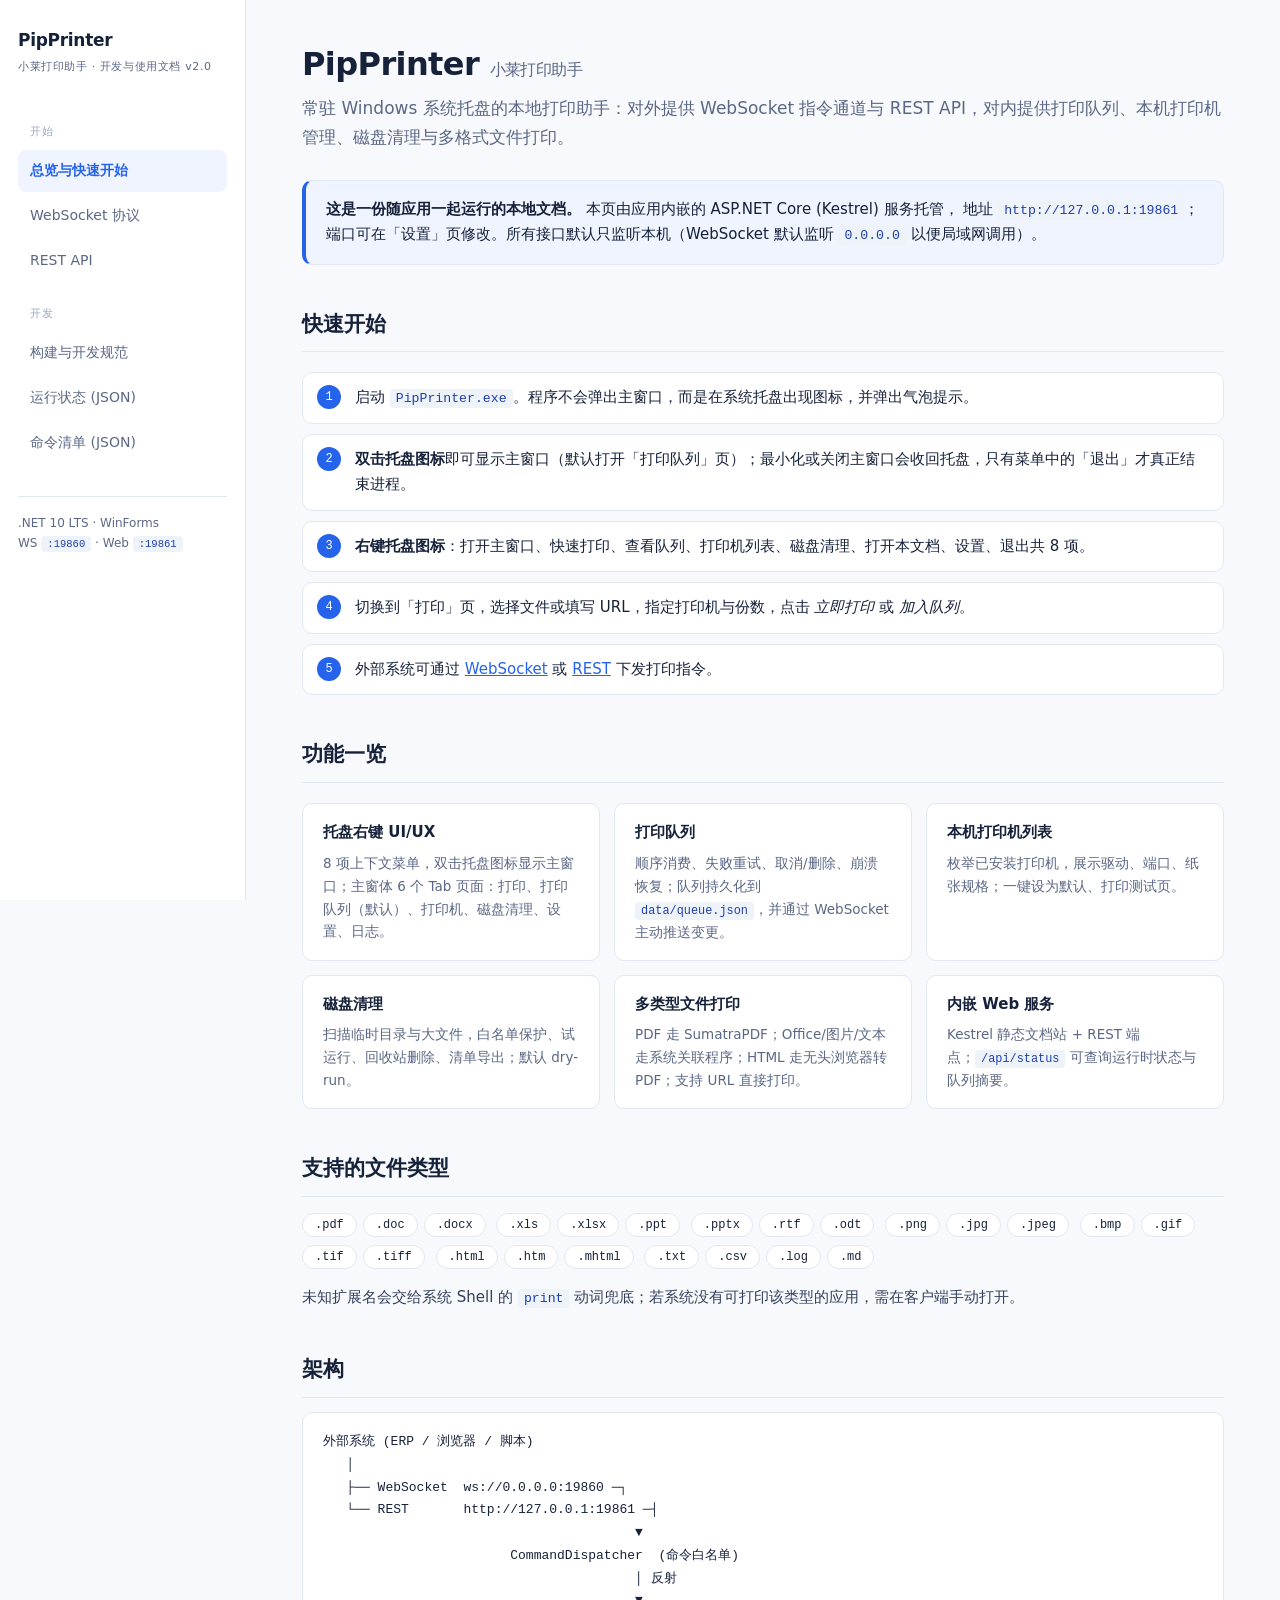
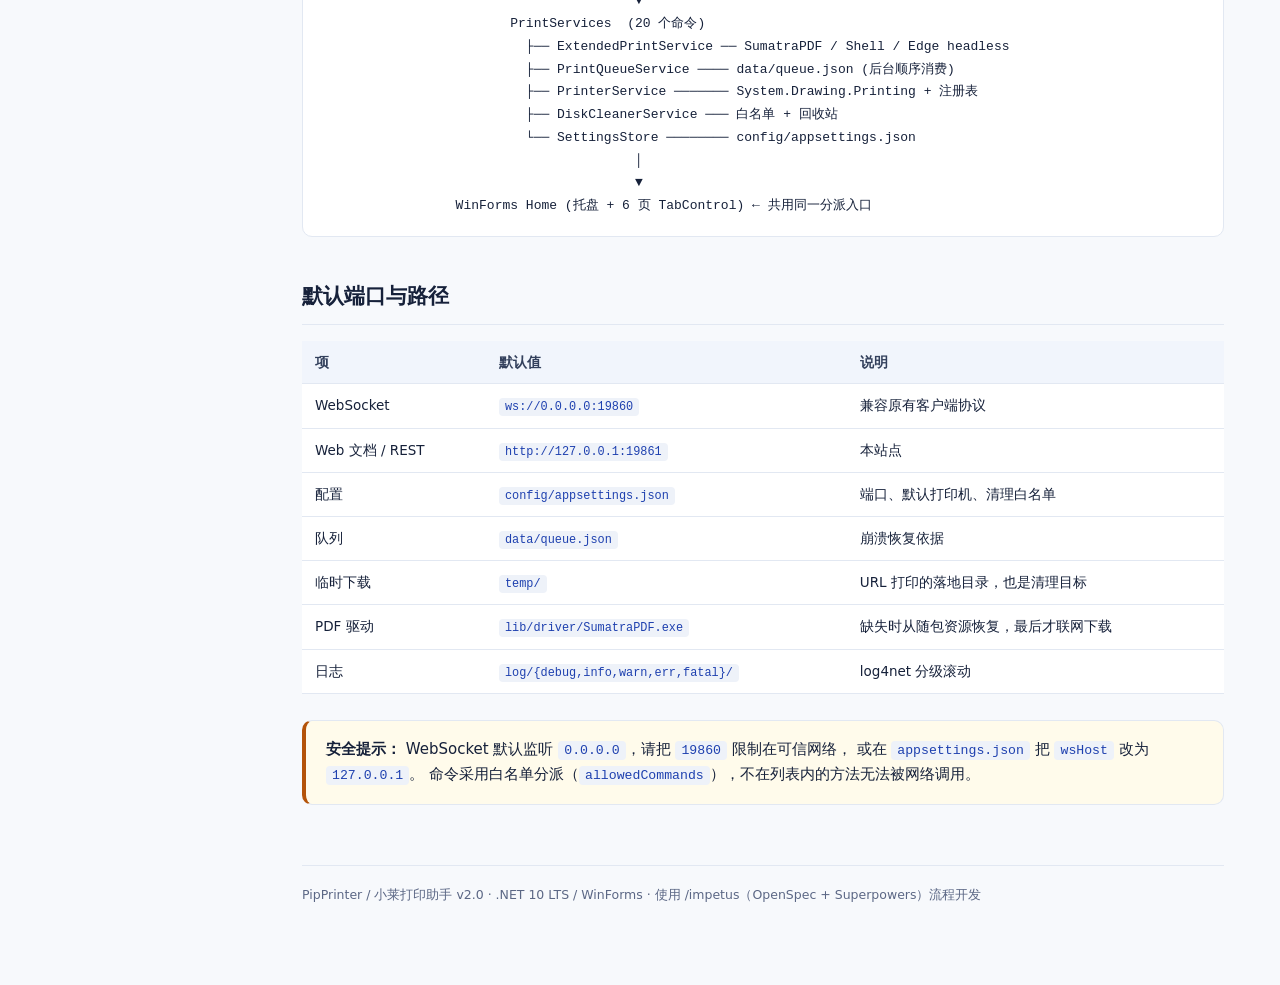
==== docs/web/index.html @ 725d6e01 "feat(printer-desktop-enhancement): PipPrinter/小莱打印助手 — .NET 10 LTS 升级与托盘全套功能 - 品牌定名 PipPrinter / 小莱打" ====
<!doctype html>
<html lang="zh-CN">
<head>
<meta charset="utf-8">
<meta name="viewport" content="width=device-width,initial-scale=1">
<title>总览 · PipPrinter</title>
<link rel="stylesheet" href="styles.css">
</head>
<body>
<div class="layout">
<aside class="sidebar">
  <div class="brand">PipPrinter<small>小莱打印助手 · 开发与使用文档 v2.0</small></div>
  <nav class="nav">
    <div class="group">开始</div>
    <a class="active" href="index.html">总览与快速开始</a>
    <a href="ws.html">WebSocket 协议</a>
    <a href="api.html">REST API</a>
    <div class="group">开发</div>
    <a href="dev.html">构建与开发规范</a>
    <a href="/api/status">运行状态 (JSON)</a>
    <a href="/api/commands">命令清单 (JSON)</a>
  </nav>
  <div class="sidefoot">
    .NET 10 LTS · WinForms<br>
    WS <code>:19860</code> · Web <code>:19861</code>
  </div>
</aside>

<main class="main">
  <h1>PipPrinter <small style="font-size:.5em;color:var(--muted);font-weight:400">小莱打印助手</small></h1>
  <p class="lead">常驻 Windows 系统托盘的本地打印助手：对外提供 WebSocket 指令通道与 REST API，对内提供打印队列、本机打印机管理、磁盘清理与多格式文件打印。</p>

  <div class="note">
    <strong>这是一份随应用一起运行的本地文档。</strong> 本页由应用内嵌的 ASP.NET Core (Kestrel) 服务托管，
    地址 <code>http://127.0.0.1:19861</code>；端口可在「设置」页修改。所有接口默认只监听本机（WebSocket 默认监听 <code>0.0.0.0</code> 以便局域网调用）。
  </div>

  <h2>快速开始</h2>
  <ol class="steps">
    <li>启动 <code>PipPrinter.exe</code>。程序不会弹出主窗口，而是在系统托盘出现图标，并弹出气泡提示。</li>
    <li><strong>双击托盘图标</strong>即可显示主窗口（默认打开「打印队列」页）；最小化或关闭主窗口会收回托盘，只有菜单中的「退出」才真正结束进程。</li>
    <li><strong>右键托盘图标</strong>：打开主窗口、快速打印、查看队列、打印机列表、磁盘清理、打开本文档、设置、退出共 8 项。</li>
    <li>切换到「打印」页，选择文件或填写 URL，指定打印机与份数，点击 <em>立即打印</em> 或 <em>加入队列</em>。</li>
    <li>外部系统可通过 <a href="ws.html">WebSocket</a> 或 <a href="api.html">REST</a> 下发打印指令。</li>
  </ol>

  <h2>功能一览</h2>
  <div class="grid">
    <div class="card"><h3>托盘右键 UI/UX</h3><p>8 项上下文菜单，双击托盘图标显示主窗口；主窗体 6 个 Tab 页面：打印、打印队列（默认）、打印机、磁盘清理、设置、日志。</p></div>
    <div class="card"><h3>打印队列</h3><p>顺序消费、失败重试、取消/删除、崩溃恢复；队列持久化到 <code>data/queue.json</code>，并通过 WebSocket 主动推送变更。</p></div>
    <div class="card"><h3>本机打印机列表</h3><p>枚举已安装打印机，展示驱动、端口、纸张规格；一键设为默认、打印测试页。</p></div>
    <div class="card"><h3>磁盘清理</h3><p>扫描临时目录与大文件，白名单保护、试运行、回收站删除、清单导出；默认 dry-run。</p></div>
    <div class="card"><h3>多类型文件打印</h3><p>PDF 走 SumatraPDF；Office/图片/文本走系统关联程序；HTML 走无头浏览器转 PDF；支持 URL 直接打印。</p></div>
    <div class="card"><h3>内嵌 Web 服务</h3><p>Kestrel 静态文档站 + REST 端点；<code>/api/status</code> 可查询运行时状态与队列摘要。</p></div>
  </div>

  <h2>支持的文件类型</h2>
  <div>
    <span class="pill">.pdf</span><span class="pill">.doc</span><span class="pill">.docx</span>
    <span class="pill">.xls</span><span class="pill">.xlsx</span><span class="pill">.ppt</span>
    <span class="pill">.pptx</span><span class="pill">.rtf</span><span class="pill">.odt</span>
    <span class="pill">.png</span><span class="pill">.jpg</span><span class="pill">.jpeg</span>
    <span class="pill">.bmp</span><span class="pill">.gif</span><span class="pill">.tif</span><span class="pill">.tiff</span>
    <span class="pill">.html</span><span class="pill">.htm</span><span class="pill">.mhtml</span>
    <span class="pill">.txt</span><span class="pill">.csv</span><span class="pill">.log</span><span class="pill">.md</span>
  </div>
  <p>未知扩展名会交给系统 Shell 的 <code>print</code> 动词兜底；若系统没有可打印该类型的应用，需在客户端手动打开。</p>

  <h2>架构</h2>
  <div class="tree">外部系统 (ERP / 浏览器 / 脚本)
   │
   ├── WebSocket  ws://0.0.0.0:19860 ─┐
   └── REST       http://127.0.0.1:19861 ─┤
                                        ▼
                        CommandDispatcher  (命令白名单)
                                        │ 反射
                                        ▼
                        PrintServices  (20 个命令)
                          ├── ExtendedPrintService ── SumatraPDF / Shell / Edge headless
                          ├── PrintQueueService ──── data/queue.json (后台顺序消费)
                          ├── PrinterService ─────── System.Drawing.Printing + 注册表
                          ├── DiskCleanerService ─── 白名单 + 回收站
                          └── SettingsStore ──────── config/appsettings.json
                                        │
                                        ▼
                 WinForms Home (托盘 + 6 页 TabControl) ← 共用同一分派入口</div>

  <h2>默认端口与路径</h2>
  <table>
    <thead><tr><th>项</th><th>默认值</th><th>说明</th></tr></thead>
    <tbody>
      <tr><td>WebSocket</td><td><code>ws://0.0.0.0:19860</code></td><td>兼容原有客户端协议</td></tr>
      <tr><td>Web 文档 / REST</td><td><code>http://127.0.0.1:19861</code></td><td>本站点</td></tr>
      <tr><td>配置</td><td><code>config/appsettings.json</code></td><td>端口、默认打印机、清理白名单</td></tr>
      <tr><td>队列</td><td><code>data/queue.json</code></td><td>崩溃恢复依据</td></tr>
      <tr><td>临时下载</td><td><code>temp/</code></td><td>URL 打印的落地目录，也是清理目标</td></tr>
      <tr><td>PDF 驱动</td><td><code>lib/driver/SumatraPDF.exe</code></td><td>缺失时从随包资源恢复，最后才联网下载</td></tr>
      <tr><td>日志</td><td><code>log/{debug,info,warn,err,fatal}/</code></td><td>log4net 分级滚动</td></tr>
    </tbody>
  </table>

  <div class="warn">
    <strong>安全提示：</strong> WebSocket 默认监听 <code>0.0.0.0</code>，请把 <code>19860</code> 限制在可信网络，
    或在 <code>appsettings.json</code> 把 <code>wsHost</code> 改为 <code>127.0.0.1</code>。
    命令采用白名单分派（<code>allowedCommands</code>），不在列表内的方法无法被网络调用。
  </div>

  <div class="footer">PipPrinter / 小莱打印助手 v2.0 · .NET 10 LTS / WinForms · 使用 /impetus（OpenSpec + Superpowers）流程开发</div>
</main>
</div>
</body>
</html>
---- docs/web/styles.css ----
:root {
  --bg: #f7f9fc;
  --surface: #ffffff;
  --ink: #16213a;
  --muted: #5b6785;
  --line: #e2e8f2;
  --accent: #2563eb;
  --accent-soft: #eff4ff;
  --code-bg: #0f172a;
  --code-ink: #e2e8f0;
  --ok: #166534;
  --warn: #b45309;
  --radius: 10px;
  --mono: "Cascadia Code", "JetBrains Mono", Consolas, "Courier New", monospace;
  --sans: "Microsoft YaHei", "Segoe UI", system-ui, -apple-system, sans-serif;
}

* { box-sizing: border-box; }
html { scroll-behavior: smooth; }
body {
  margin: 0; background: var(--bg); color: var(--ink);
  font: 15px/1.7 var(--sans);
}

.layout { display: flex; min-height: 100vh; }
.sidebar {
  width: 246px; flex: 0 0 246px; background: var(--surface);
  border-right: 1px solid var(--line); padding: 26px 18px;
  position: sticky; top: 0; height: 100vh; overflow-y: auto;
}
.brand { font-size: 17px; font-weight: 700; letter-spacing: -.3px; }
.brand small { display: block; font-size: 11px; font-weight: 500; color: var(--muted); letter-spacing: .6px; margin-top: 3px; }
.nav { margin-top: 26px; display: flex; flex-direction: column; gap: 3px; }
.nav a {
  display: block; padding: 9px 12px; border-radius: 8px;
  color: var(--muted); text-decoration: none; font-size: 14px;
}
.nav a:hover { background: var(--accent-soft); color: var(--accent); }
.nav a.active { background: var(--accent-soft); color: var(--accent); font-weight: 600; }
.nav .group { font-size: 11px; text-transform: uppercase; letter-spacing: 1px; color: #9aa6bd; margin: 20px 0 6px 12px; }
.sidefoot { margin-top: 32px; padding-top: 16px; border-top: 1px solid var(--line); font-size: 12px; color: var(--muted); }

.main { flex: 1; padding: 44px 56px 80px; max-width: 1080px; }
h1 { font-size: 32px; line-height: 1.25; margin: 0 0 10px; letter-spacing: -.6px; }
h2 { font-size: 21px; margin: 42px 0 14px; padding-bottom: 9px; border-bottom: 1px solid var(--line); }
h3 { font-size: 16px; margin: 26px 0 8px; }
p { margin: 10px 0; color: #33405c; }
.lead { font-size: 17px; color: var(--muted); margin-bottom: 28px; }
code { font-family: var(--mono); font-size: .88em; background: #eef2f9; padding: 2px 6px; border-radius: 4px; color: #1e40af; }
pre {
  background: var(--code-bg); color: var(--code-ink); padding: 16px 18px;
  border-radius: var(--radius); overflow-x: auto; font: 13px/1.65 var(--mono); margin: 14px 0 20px;
}
pre code { background: none; padding: 0; color: inherit; }
a { color: var(--accent); }

.card, .note, .warn {
  background: var(--surface); border: 1px solid var(--line);
  border-radius: var(--radius); padding: 16px 20px; margin: 16px 0;
}
.note { border-left: 4px solid var(--accent); background: var(--accent-soft); }
.warn { border-left: 4px solid var(--warn); background: #fffbeb; }
.grid { display: grid; grid-template-columns: repeat(auto-fit, minmax(250px, 1fr)); gap: 14px; margin: 20px 0; }
.grid .card { margin: 0; }
.grid .card h3 { margin: 0 0 6px; font-size: 15px; }
.grid .card p { margin: 0; font-size: 13.5px; color: var(--muted); }

table { width: 100%; border-collapse: collapse; margin: 16px 0 26px; background: var(--surface); font-size: 13.5px; }
th, td { text-align: left; padding: 10px 13px; border-bottom: 1px solid var(--line); vertical-align: top; }
th { background: #f1f5fc; font-weight: 600; color: #33405c; }
tr:hover td { background: #fafcff; }
td code { white-space: nowrap; }

.badge {
  display: inline-block; font: 11px/1.4 var(--mono); padding: 2px 7px;
  border-radius: 5px; background: var(--accent-soft); color: var(--accent);
}
.badge.ok { background: #dcfce7; color: var(--ok); }
.badge.warn { background: #fef3c7; color: var(--warn); }
.pill { display: inline-block; background: var(--surface); border: 1px solid var(--line); border-radius: 999px; padding: 4px 12px; margin: 0 6px 6px 0; font: 12px var(--mono); }

.steps { counter-reset: step; list-style: none; padding: 0; margin: 20px 0; }
.steps li { position: relative; padding: 12px 16px 12px 52px; background: var(--surface); border: 1px solid var(--line); border-radius: var(--radius); margin-bottom: 10px; }
.steps li::before {
  counter-increment: step; content: counter(step); position: absolute; left: 14px; top: 12px;
  width: 24px; height: 24px; border-radius: 50%; background: var(--accent); color: #fff;
  font: 12px/24px var(--mono); text-align: center;
}
.tree { background: var(--surface); border: 1px solid var(--line); border-radius: var(--radius); padding: 18px 20px; font: 13px/1.75 var(--mono); white-space: pre; overflow-x: auto; }
.footer { margin-top: 60px; padding-top: 18px; border-top: 1px solid var(--line); color: var(--muted); font-size: 12.5px; }

@media (max-width: 820px) {
  .layout { flex-direction: column; }
  .sidebar { width: 100%; height: auto; position: static; flex: none; border-right: none; border-bottom: 1px solid var(--line); }
  .nav { flex-direction: row; flex-wrap: wrap; margin-top: 14px; }
  .nav .group, .sidefoot { display: none; }
  .main { padding: 26px 20px 60px; }
}

@media (prefers-color-scheme: dark) {
  :root { --bg:#0d1424; --surface:#131d31; --ink:#e8eefb; --muted:#95a3bf; --line:#26344d;
          --accent:#7aa5ff; --accent-soft:#18263f; --code-bg:#080d18; --code-ink:#dbe6fb; }
  p { color: #c4cfe4; }
  th { background:#182338; color:#c4cfe4; }
  tr:hover td { background:#182338; }
  code { background:#1c2940; color:#a8c5ff; }
  .grid .card p { color: var(--muted); }
  .note { background: var(--accent-soft); }
  .warn { background:#33280f; }
  .tree, .steps li { background: var(--surface); }
}
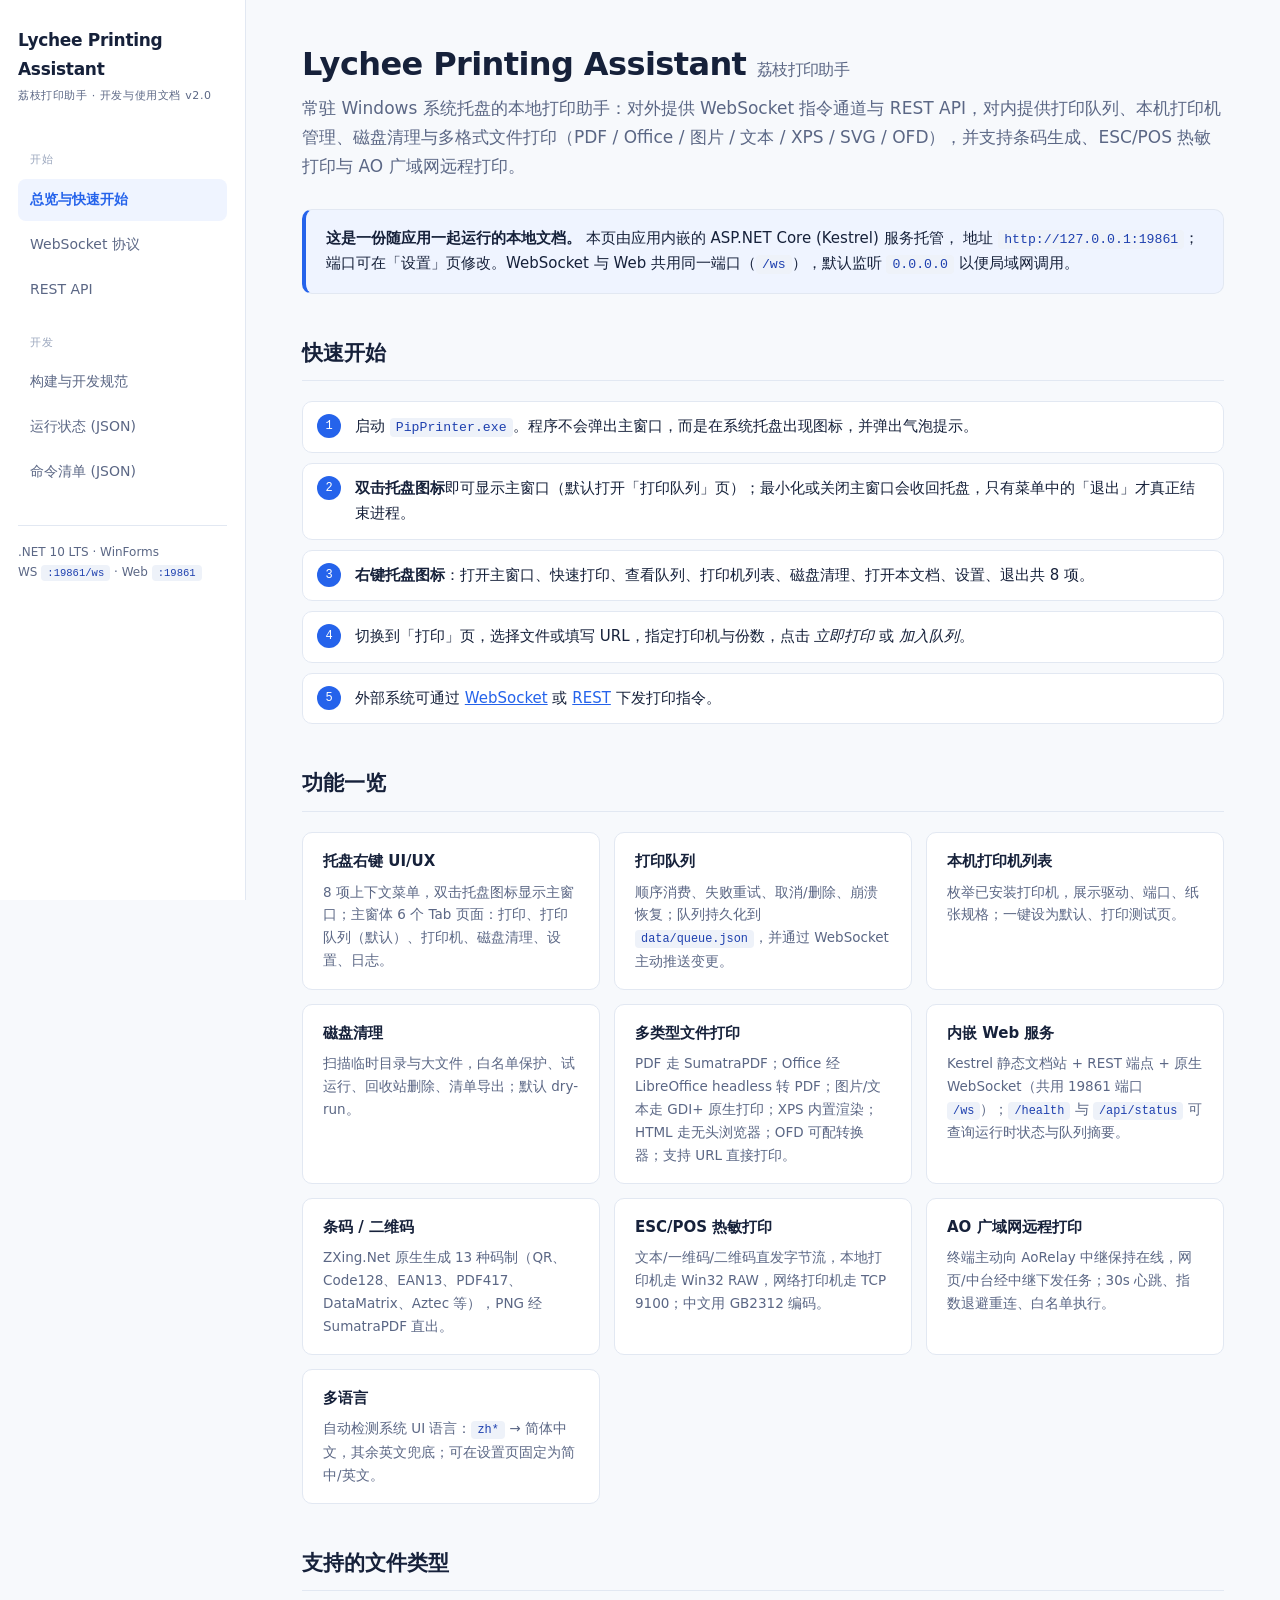
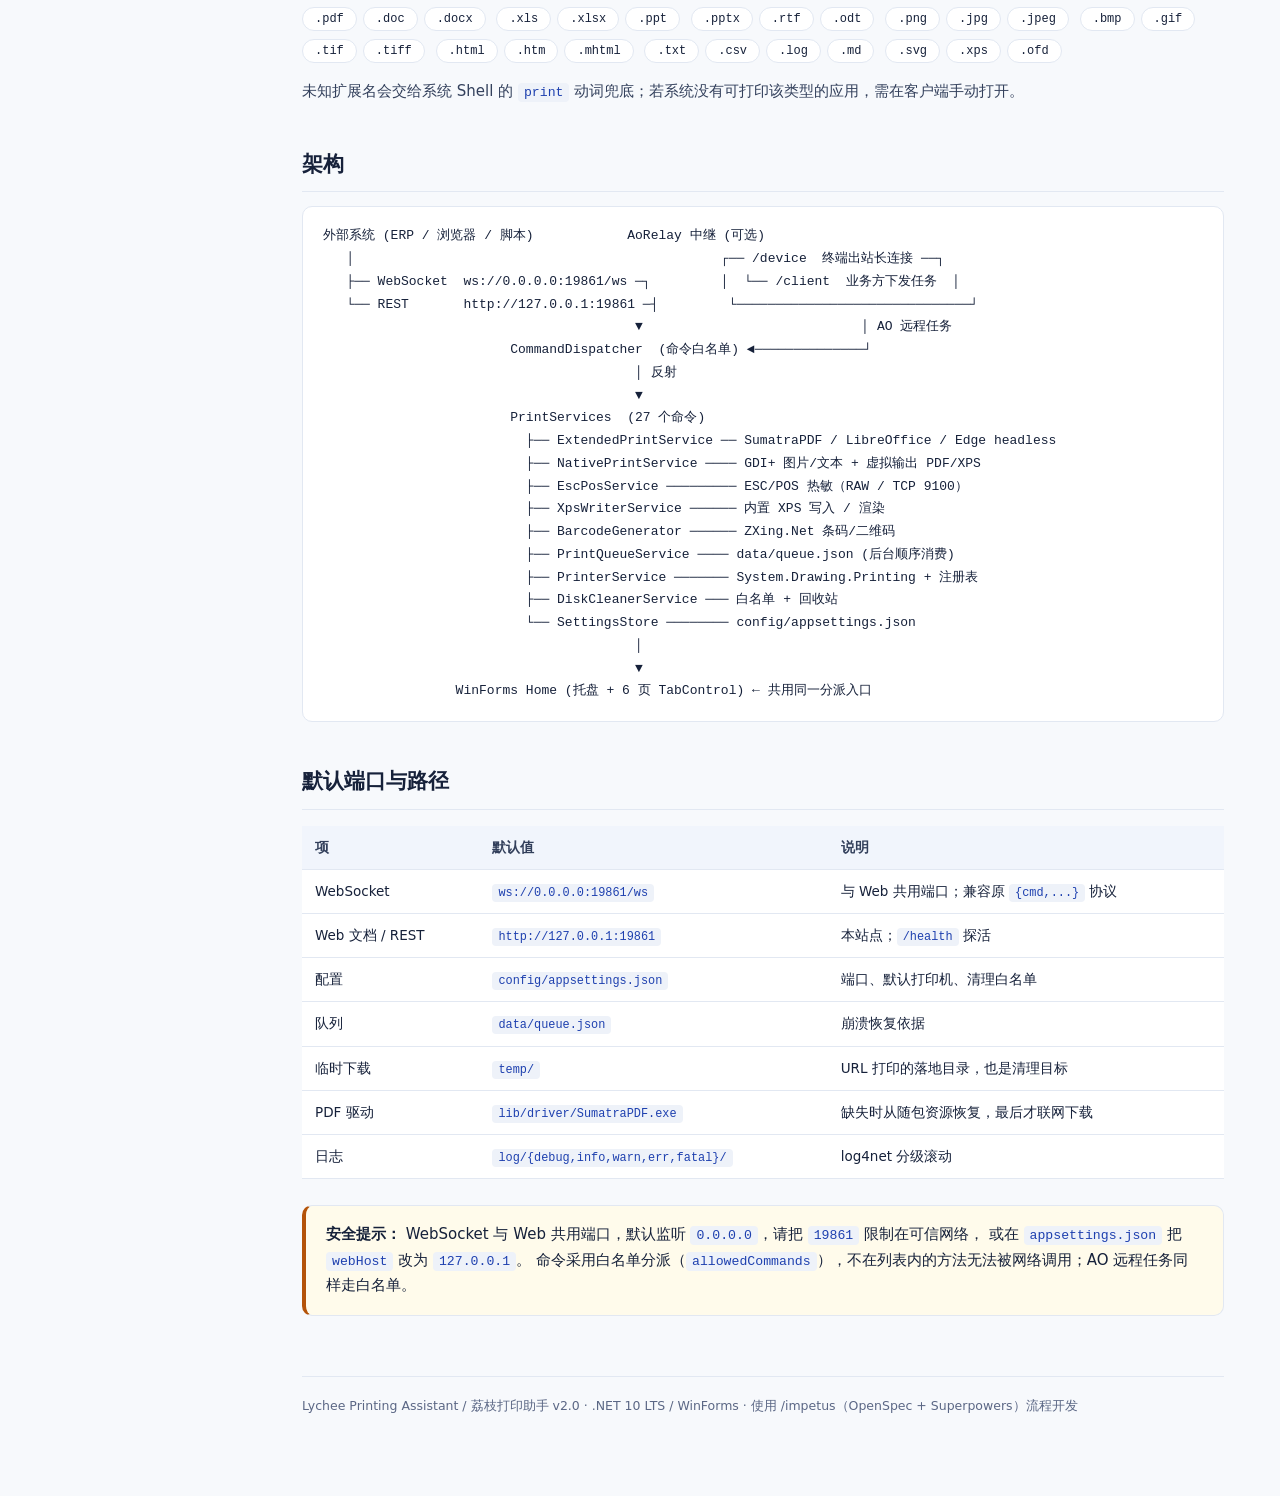
==== commit 76dcbbd3: "chore(release): v1.01.001 补丁版 —— 合并全部本地功能 + 升版本号 合并本地主分支所有未提交改动（38 文件 +1643/-294），并升版本号 1.01.000→1.0" ====
--- a/docs/web/index.html
+++ b/docs/web/index.html
@@ -3,13 +3,13 @@
 <head>
 <meta charset="utf-8">
 <meta name="viewport" content="width=device-width,initial-scale=1">
-<title>总览 · PipPrinter</title>
+<title>总览 · 荔枝打印助手</title>
 <link rel="stylesheet" href="styles.css">
 </head>
 <body>
 <div class="layout">
 <aside class="sidebar">
-  <div class="brand">PipPrinter<small>小莱打印助手 · 开发与使用文档 v2.0</small></div>
+  <div class="brand">Lychee Printing Assistant<small>荔枝打印助手 · 开发与使用文档 v2.0</small></div>
   <nav class="nav">
     <div class="group">开始</div>
     <a class="active" href="index.html">总览与快速开始</a>
@@ -22,17 +22,17 @@
   </nav>
   <div class="sidefoot">
     .NET 10 LTS · WinForms<br>
-    WS <code>:19860</code> · Web <code>:19861</code>
+    WS <code>:19861/ws</code> · Web <code>:19861</code>
   </div>
 </aside>
 
 <main class="main">
-  <h1>PipPrinter <small style="font-size:.5em;color:var(--muted);font-weight:400">小莱打印助手</small></h1>
-  <p class="lead">常驻 Windows 系统托盘的本地打印助手：对外提供 WebSocket 指令通道与 REST API，对内提供打印队列、本机打印机管理、磁盘清理与多格式文件打印。</p>
+  <h1>Lychee Printing Assistant <small style="font-size:.5em;color:var(--muted);font-weight:400">荔枝打印助手</small></h1>
+  <p class="lead">常驻 Windows 系统托盘的本地打印助手：对外提供 WebSocket 指令通道与 REST API，对内提供打印队列、本机打印机管理、磁盘清理与多格式文件打印（PDF / Office / 图片 / 文本 / XPS / SVG / OFD），并支持条码生成、ESC/POS 热敏打印与 AO 广域网远程打印。</p>
 
   <div class="note">
     <strong>这是一份随应用一起运行的本地文档。</strong> 本页由应用内嵌的 ASP.NET Core (Kestrel) 服务托管，
-    地址 <code>http://127.0.0.1:19861</code>；端口可在「设置」页修改。所有接口默认只监听本机（WebSocket 默认监听 <code>0.0.0.0</code> 以便局域网调用）。
+    地址 <code>http://127.0.0.1:19861</code>；端口可在「设置」页修改。WebSocket 与 Web 共用同一端口（<code>/ws</code>），默认监听 <code>0.0.0.0</code> 以便局域网调用。
   </div>
 
   <h2>快速开始</h2>
@@ -50,8 +50,12 @@
     <div class="card"><h3>打印队列</h3><p>顺序消费、失败重试、取消/删除、崩溃恢复；队列持久化到 <code>data/queue.json</code>，并通过 WebSocket 主动推送变更。</p></div>
     <div class="card"><h3>本机打印机列表</h3><p>枚举已安装打印机，展示驱动、端口、纸张规格；一键设为默认、打印测试页。</p></div>
     <div class="card"><h3>磁盘清理</h3><p>扫描临时目录与大文件，白名单保护、试运行、回收站删除、清单导出；默认 dry-run。</p></div>
-    <div class="card"><h3>多类型文件打印</h3><p>PDF 走 SumatraPDF；Office/图片/文本走系统关联程序；HTML 走无头浏览器转 PDF；支持 URL 直接打印。</p></div>
-    <div class="card"><h3>内嵌 Web 服务</h3><p>Kestrel 静态文档站 + REST 端点；<code>/api/status</code> 可查询运行时状态与队列摘要。</p></div>
+    <div class="card"><h3>多类型文件打印</h3><p>PDF 走 SumatraPDF；Office 经 LibreOffice headless 转 PDF；图片/文本走 GDI+ 原生打印；XPS 内置渲染；HTML 走无头浏览器；OFD 可配转换器；支持 URL 直接打印。</p></div>
+    <div class="card"><h3>内嵌 Web 服务</h3><p>Kestrel 静态文档站 + REST 端点 + 原生 WebSocket（共用 19861 端口 <code>/ws</code>）；<code>/health</code> 与 <code>/api/status</code> 可查询运行时状态与队列摘要。</p></div>
+    <div class="card"><h3>条码 / 二维码</h3><p>ZXing.Net 原生生成 13 种码制（QR、Code128、EAN13、PDF417、DataMatrix、Aztec 等），PNG 经 SumatraPDF 直出。</p></div>
+    <div class="card"><h3>ESC/POS 热敏打印</h3><p>文本/一维码/二维码直发字节流，本地打印机走 Win32 RAW，网络打印机走 TCP 9100；中文用 GB2312 编码。</p></div>
+    <div class="card"><h3>AO 广域网远程打印</h3><p>终端主动向 AoRelay 中继保持在线，网页/中台经中继下发任务；30s 心跳、指数退避重连、白名单执行。</p></div>
+    <div class="card"><h3>多语言</h3><p>自动检测系统 UI 语言：<code>zh*</code> → 简体中文，其余英文兜底；可在设置页固定为简中/英文。</p></div>
   </div>
 
   <h2>支持的文件类型</h2>
@@ -63,20 +67,25 @@
     <span class="pill">.bmp</span><span class="pill">.gif</span><span class="pill">.tif</span><span class="pill">.tiff</span>
     <span class="pill">.html</span><span class="pill">.htm</span><span class="pill">.mhtml</span>
     <span class="pill">.txt</span><span class="pill">.csv</span><span class="pill">.log</span><span class="pill">.md</span>
+    <span class="pill">.svg</span><span class="pill">.xps</span><span class="pill">.ofd</span>
   </div>
   <p>未知扩展名会交给系统 Shell 的 <code>print</code> 动词兜底；若系统没有可打印该类型的应用，需在客户端手动打开。</p>
 
   <h2>架构</h2>
-  <div class="tree">外部系统 (ERP / 浏览器 / 脚本)
-   │
-   ├── WebSocket  ws://0.0.0.0:19860 ─┐
-   └── REST       http://127.0.0.1:19861 ─┤
-                                        ▼
-                        CommandDispatcher  (命令白名单)
+  <div class="tree">外部系统 (ERP / 浏览器 / 脚本)            AoRelay 中继 (可选)
+   │                                               ┌── /device  终端出站长连接 ──┐
+   ├── WebSocket  ws://0.0.0.0:19861/ws ─┐         │  └── /client  业务方下发任务  │
+   └── REST       http://127.0.0.1:19861 ─┤         └──────────────────────────────┘
+                                        ▼                            │ AO 远程任务
+                        CommandDispatcher  (命令白名单) ◄──────────────┘
                                         │ 反射
                                         ▼
-                        PrintServices  (20 个命令)
-                          ├── ExtendedPrintService ── SumatraPDF / Shell / Edge headless
+                        PrintServices  (27 个命令)
+                          ├── ExtendedPrintService ── SumatraPDF / LibreOffice / Edge headless
+                          ├── NativePrintService ──── GDI+ 图片/文本 + 虚拟输出 PDF/XPS
+                          ├── EscPosService ───────── ESC/POS 热敏（RAW / TCP 9100）
+                          ├── XpsWriterService ────── 内置 XPS 写入 / 渲染
+                          ├── BarcodeGenerator ────── ZXing.Net 条码/二维码
                           ├── PrintQueueService ──── data/queue.json (后台顺序消费)
                           ├── PrinterService ─────── System.Drawing.Printing + 注册表
                           ├── DiskCleanerService ─── 白名单 + 回收站
@@ -89,8 +98,8 @@
   <table>
     <thead><tr><th>项</th><th>默认值</th><th>说明</th></tr></thead>
     <tbody>
-      <tr><td>WebSocket</td><td><code>ws://0.0.0.0:19860</code></td><td>兼容原有客户端协议</td></tr>
-      <tr><td>Web 文档 / REST</td><td><code>http://127.0.0.1:19861</code></td><td>本站点</td></tr>
+      <tr><td>WebSocket</td><td><code>ws://0.0.0.0:19861/ws</code></td><td>与 Web 共用端口；兼容原 <code>{cmd,...}</code> 协议</td></tr>
+      <tr><td>Web 文档 / REST</td><td><code>http://127.0.0.1:19861</code></td><td>本站点；<code>/health</code> 探活</td></tr>
       <tr><td>配置</td><td><code>config/appsettings.json</code></td><td>端口、默认打印机、清理白名单</td></tr>
       <tr><td>队列</td><td><code>data/queue.json</code></td><td>崩溃恢复依据</td></tr>
       <tr><td>临时下载</td><td><code>temp/</code></td><td>URL 打印的落地目录，也是清理目标</td></tr>
@@ -100,12 +109,12 @@
   </table>
 
   <div class="warn">
-    <strong>安全提示：</strong> WebSocket 默认监听 <code>0.0.0.0</code>，请把 <code>19860</code> 限制在可信网络，
-    或在 <code>appsettings.json</code> 把 <code>wsHost</code> 改为 <code>127.0.0.1</code>。
-    命令采用白名单分派（<code>allowedCommands</code>），不在列表内的方法无法被网络调用。
+    <strong>安全提示：</strong> WebSocket 与 Web 共用端口，默认监听 <code>0.0.0.0</code>，请把 <code>19861</code> 限制在可信网络，
+    或在 <code>appsettings.json</code> 把 <code>webHost</code> 改为 <code>127.0.0.1</code>。
+    命令采用白名单分派（<code>allowedCommands</code>），不在列表内的方法无法被网络调用；AO 远程任务同样走白名单。
   </div>
 
-  <div class="footer">PipPrinter / 小莱打印助手 v2.0 · .NET 10 LTS / WinForms · 使用 /impetus（OpenSpec + Superpowers）流程开发</div>
+  <div class="footer">Lychee Printing Assistant / 荔枝打印助手 v2.0 · .NET 10 LTS / WinForms · 使用 /impetus（OpenSpec + Superpowers）流程开发</div>
 </main>
 </div>
 </body>
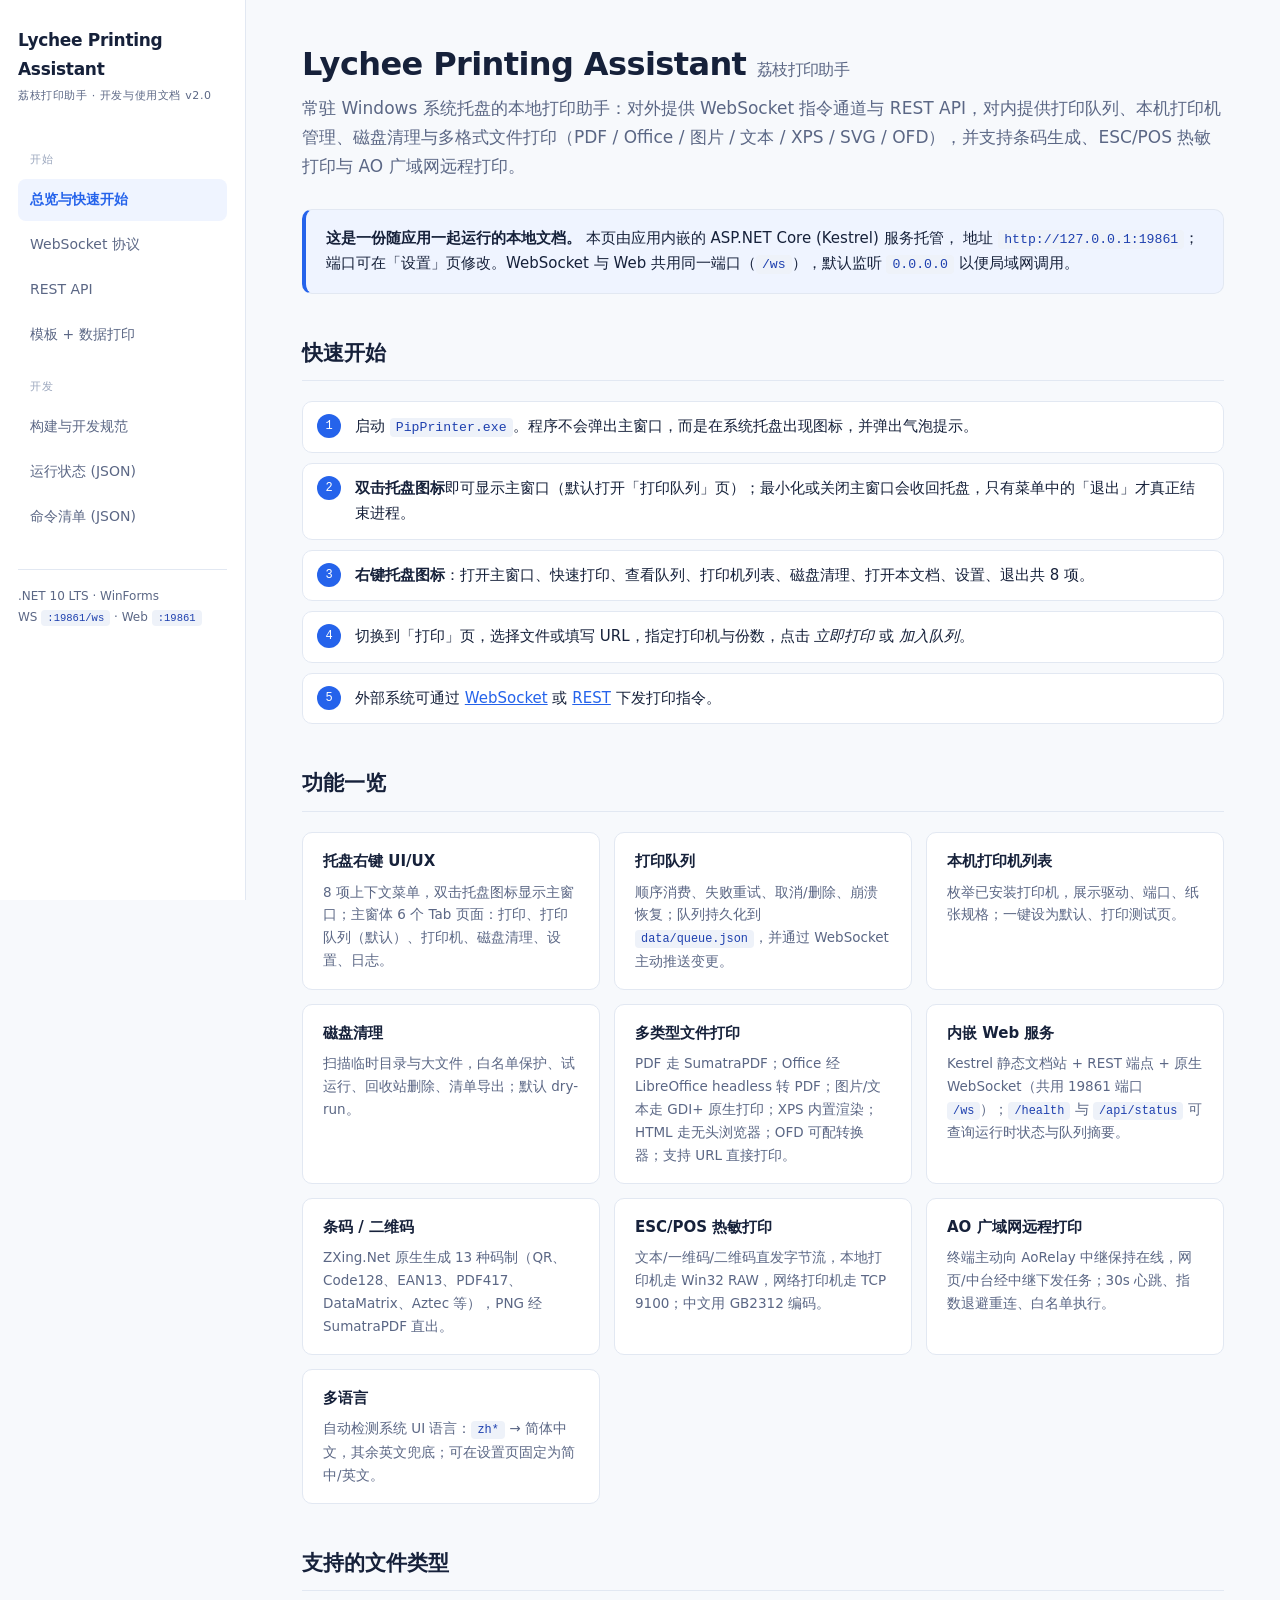
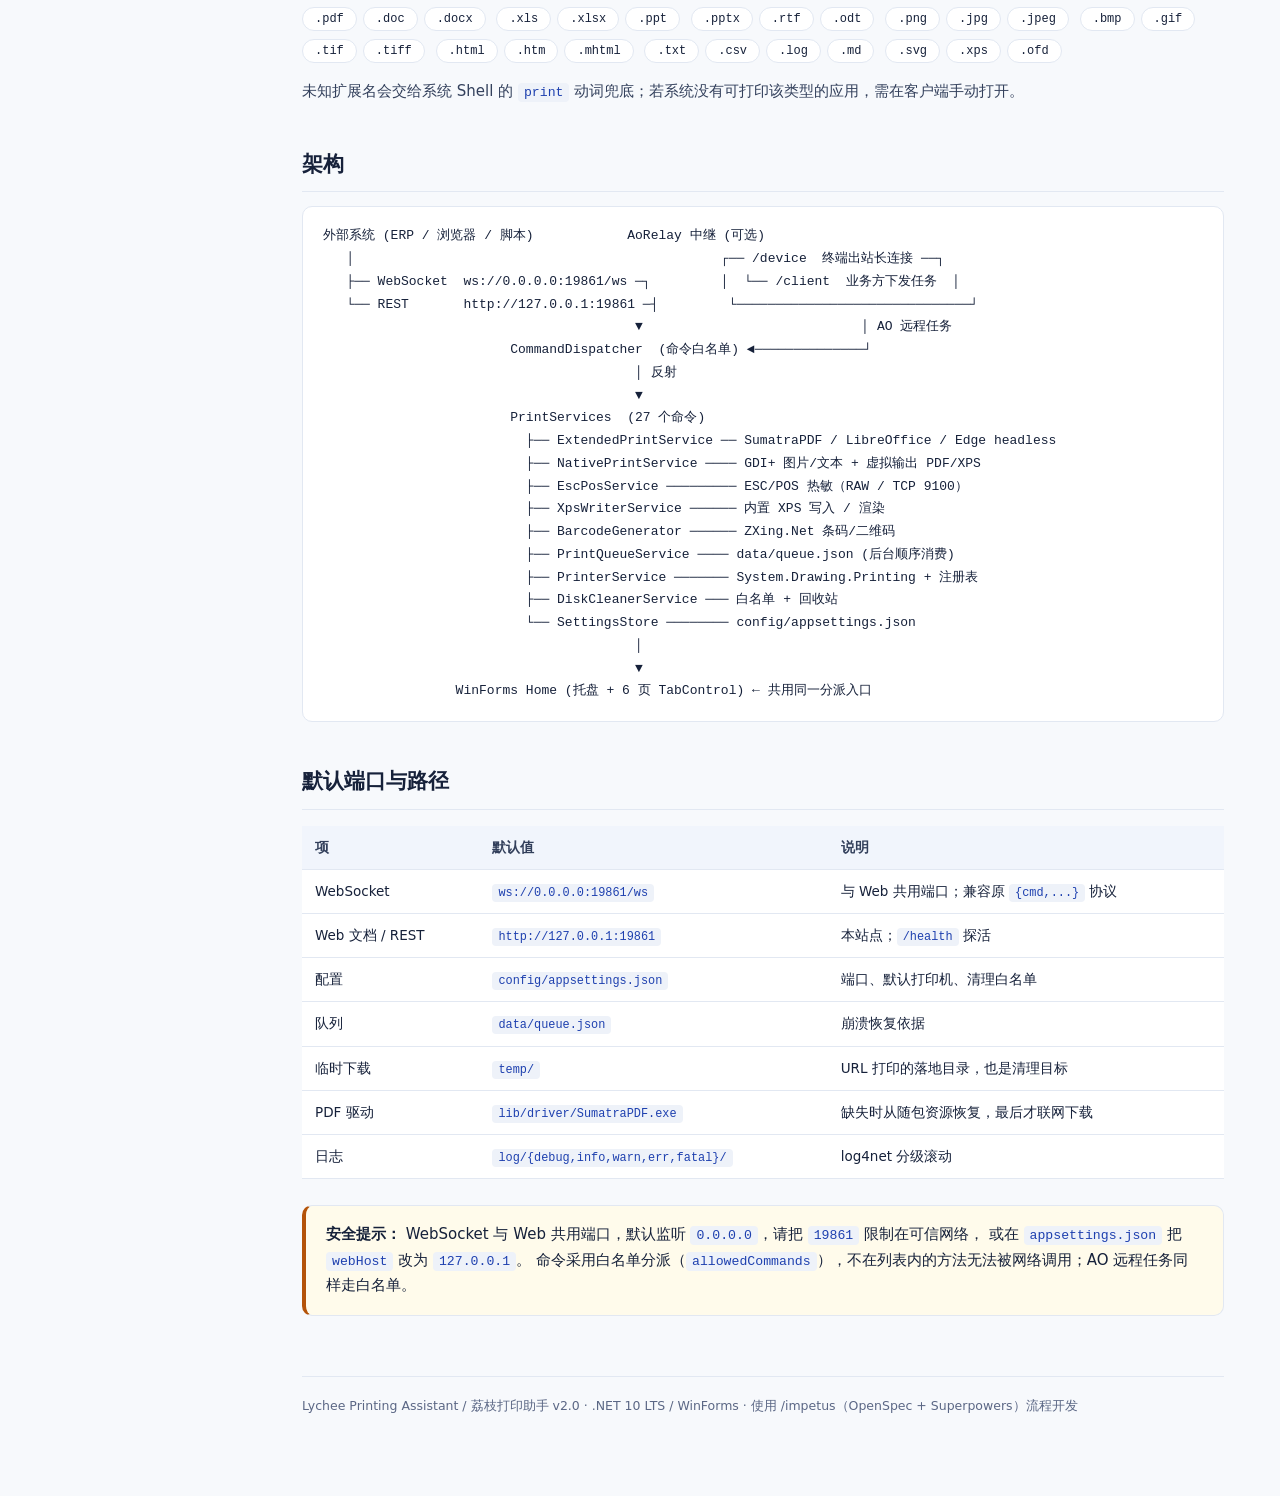
==== commit 1914158f: "feat(print): target 统一与类型识别去猜测 + 驱动自检与组件加固 - PrintServices：新增 ResolveTarget（target 为主字段，path/label/u" ====
--- a/docs/web/index.html
+++ b/docs/web/index.html
@@ -15,6 +15,7 @@
     <a class="active" href="index.html">总览与快速开始</a>
     <a href="ws.html">WebSocket 协议</a>
     <a href="api.html">REST API</a>
+    <a href="template.html">模板 + 数据打印</a>
     <div class="group">开发</div>
     <a href="dev.html">构建与开发规范</a>
     <a href="/api/status">运行状态 (JSON)</a>
